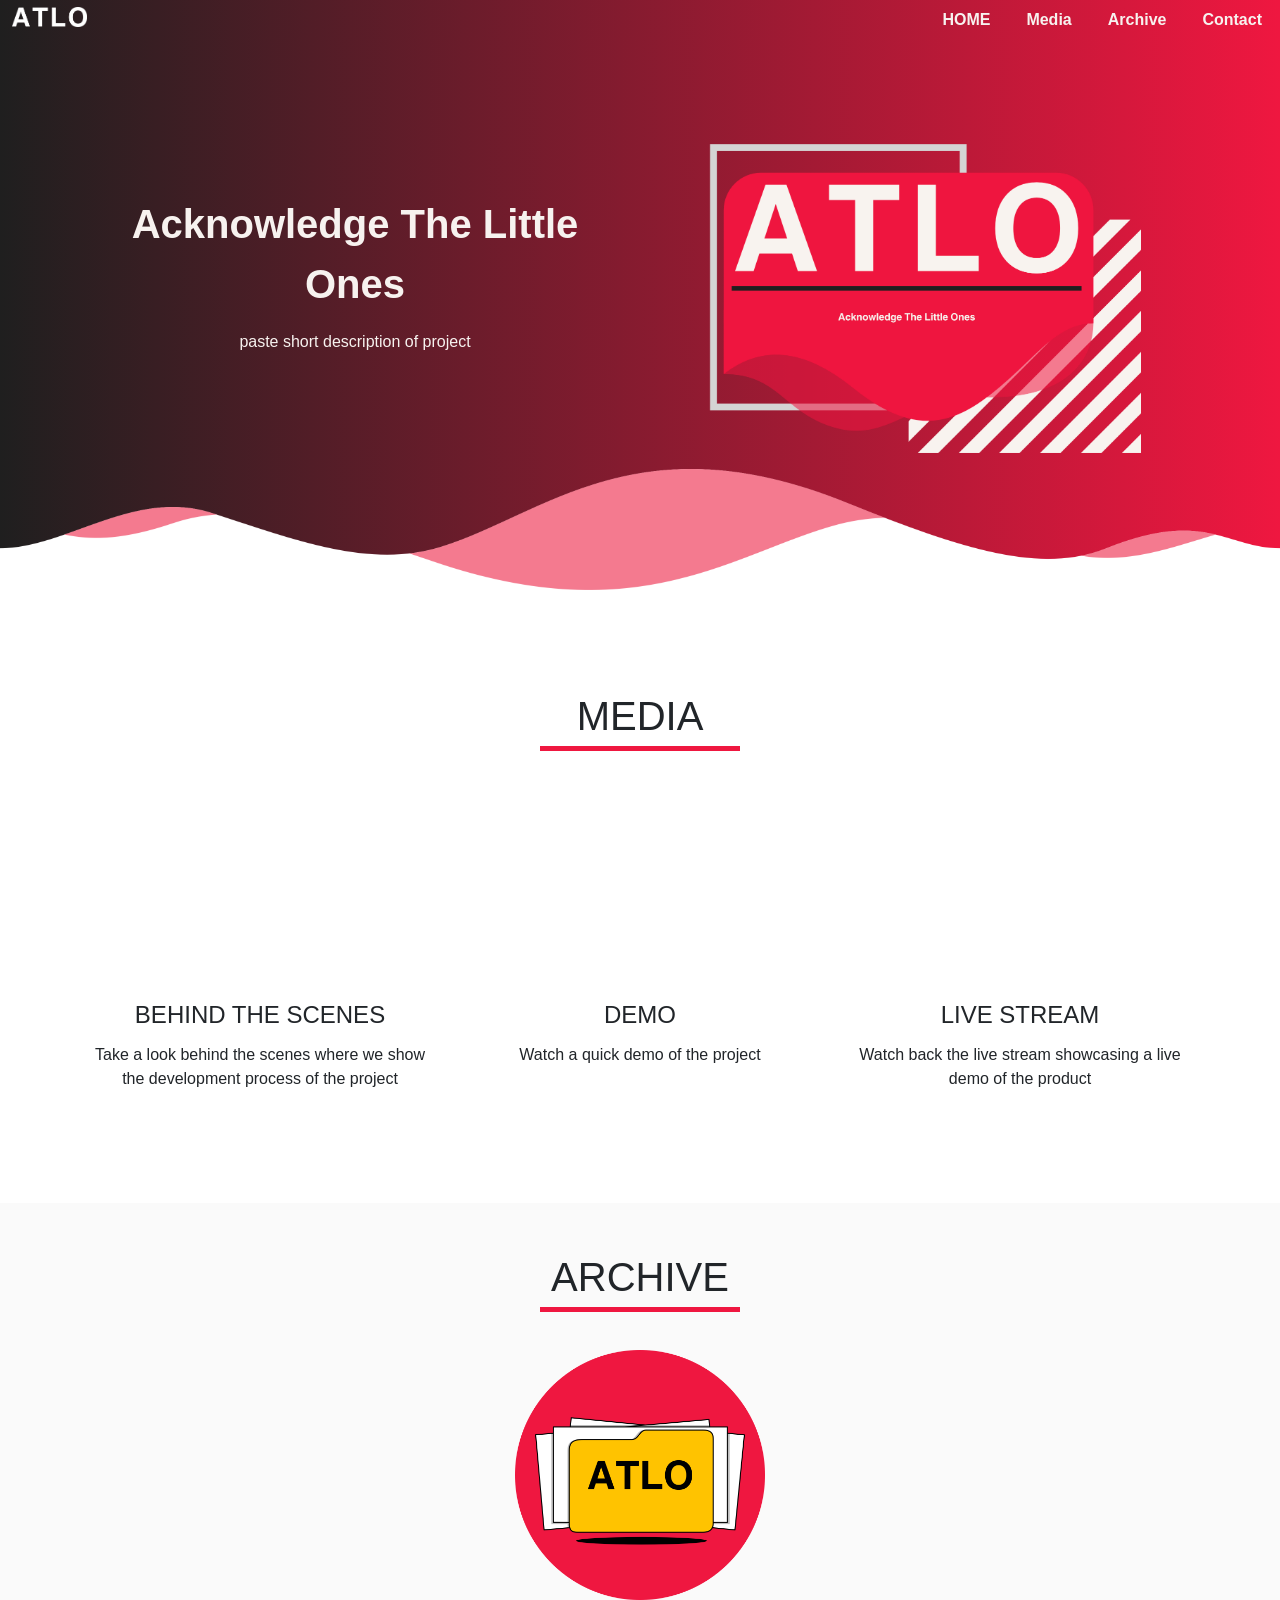
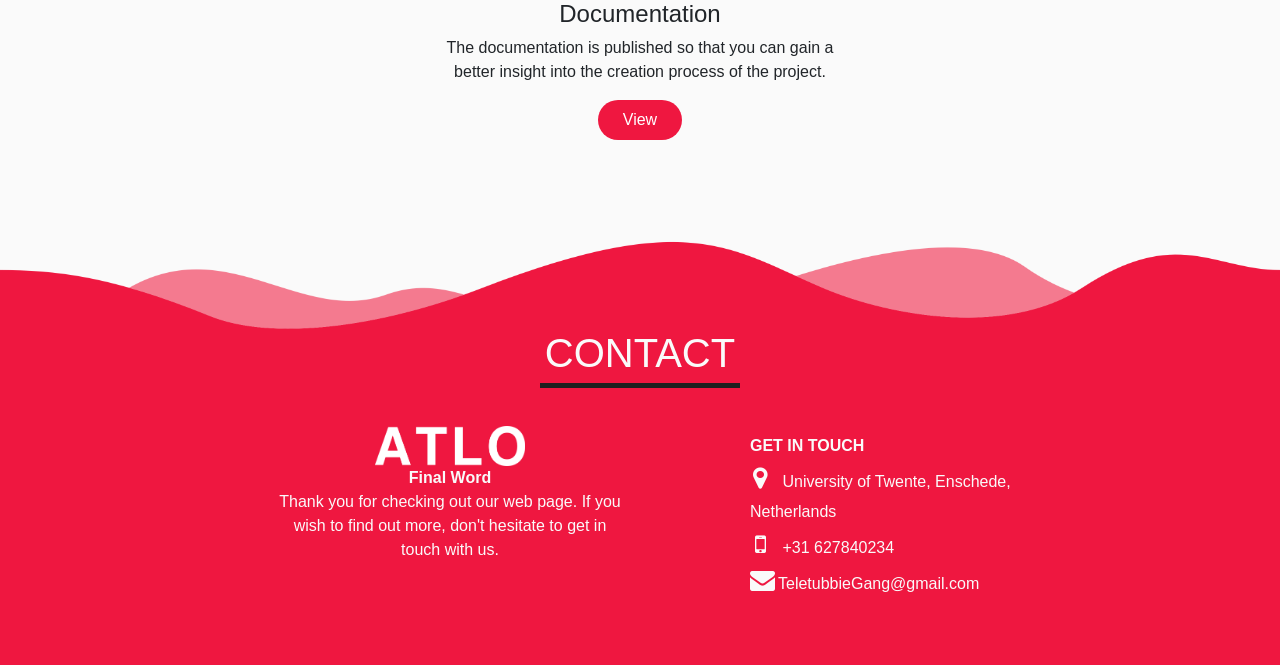
==== index.html @ 0deb7f6d "dir changes | Antoine Moghaddar" ====
<!DOCTYPE html>
<html lang="en">
<head>
    <title>ATLO Website Template</title>
    <link rel="stylesheet" href="style.css">
    <link rel="stylesheet" href="https://stackpath.bootstrapcdn.com/bootstrap/4.5.0/css/bootstrap.min.css">
    <script src="https://code.jquery.com/jquery-3.5.1.slim.min.js"></script>
    <script src="https://cdnjs.cloudflare.com/ajax/libs/popper.js/1.11.0/umd/popper.min.js"></script>
    <script src="https://stackpath.bootstrapcdn.com/bootstrap/4.5.0/js/bootstrap.min.js"></script>
    <link rel="stylesheet" href="https://stackpath.bootstrapcdn.com/font-awesome/4.7.0/css/font-awesome.min.css">
    <link rel="icon" href="img/favicon.ico" type="image/x-icon">
</head>
<body>
<!----NAVBAR---->
<section id="nav-bar">
    <nav class="navbar navbar-expand-md navbar-light fixed-top"> <!-- added fixed-top for navbar collapse-->
        <a class="navbar-brand" href="#"><img src="img/atlologo.png"></a>
        <button class="navbar-toggler navbar-toggle" type="button" data-toggle="collapse" data-target="#navbarNav"
                aria-controls="navbarNav" aria-expanded="false" aria-label="Toggle navigation">
            <i class="fa fa-bars"></i>
        </button>
        <div class="collapse navbar-collapse" id="navbarNav">
            <ul class="navbar-nav ml-auto">
                <li class="nav-item">
                    <a class="nav-link" href="#top">HOME<span class="sr-only">(current)</span></a>
                </li>
                <li class="nav-item">
                    <a class="nav-link" href="#external">Media</a>
                </li>
                <li class="nav-item">
                    <a class="nav-link" href="#documentation">Archive</a>
                </li>
                <li class="nav-item">
                    <a class="nav-link " href="#contact">Contact</a>
                </li>
            </ul>
        </div>
    </nav>
</section>

<!----BANNER SECTION/above wave---->
<section id="banner">
    <div class="container">
        <div class="row">
            <div class="col-md-6 text-center">
                <p class="project-title">Acknowledge The Little Ones</p>
                <p>paste short description of project</p>
            </div>
            <div class="col-md-6 text-center">
                <img src="img/WebLogoAtlo.png" class="img-fluid" style="width: 80%">
            </div>
        </div>
    </div>
    <img src="img/wave.png" class="bottom-img">
</section>

<!----EXTERNAL---->
<section id="external">
    <div class="container text-center">
        <h1 class="title">MEDIA</h1>
        <div class="row text-center">
            <div class="col-sm-4 external">
                <div class="embed-responsive embed-responsive-16by9">
                    <iframe class="embed-responsive-item" src="https://www.youtube.com/embed/I4Q3YDezqcM"
                            allow="encrypted-media"
                            allowfullscreen></iframe>
                </div>
                <h4>Behind the Scenes</h4>
                <p>Take a look behind the scenes where we show the development process of the project</p>
            </div>
            <div class="col-sm-4 external">
                <div class="embed-responsive embed-responsive-16by9">
                    <iframe class="embed-responsive-item" src="https://www.youtube.com/embed/ndsaoMFz9J4"
                            allow="encrypted-media" allowfullscreen></iframe>
                </div>
                <h4>demo</h4>
                <p>Watch a quick demo of the project</p>
            </div>
            <div class="col-sm-4 external">
                <div class="embed-responsive embed-responsive-16by9">
                    <iframe class="embed-responsive-item" src="https://www.youtube.com/embed/MujRLvZ61jE"
                            allow="encrypted-media" allowfullscreen></iframe>
                </div>
                <h4>Live stream</h4>
                <p>Watch back the live stream showcasing a live demo of the product</p>
            </div>
        </div>
    </div>
</section>

<!----DOCUMENTATION---->
<section id="documentation">
    <div class="container">
        <h1 class="title text-center">ARCHIVE</h1>
    </div>
    <div class="row text-center">
        <div class="col-sm-4 offset-sm-4">
            <img src="img/archivevector.png" class="img-fluid external-img" style="width: 250px">
            <h4>Documentation</h4>
            <p>The documentation is published so that you can gain a better insight into the creation
                process of the project.</p>
            <form action="https://drive.google.com/drive/folders/1wvAVVotw6IryyAbGYQ57cR4tKszpWwBM?usp=sharing"
                  method="get" target="_blank">
                <button type="submit" class="btn btn-primary">View</button>
            </form>
        </div>
    </div>
</section>

<!----CONTACT---->
<section id="contact">
    <img src="img/wavetop.png" class="bottom-img">
    <div class="container">
        <h1 class="contacttitle text-center"><span class="whitecontact">CONTACT</span></h1>
        <div class="row">
            <div class="col-sm-4 offset-sm-2 contact text-center">
                <img src="img/atlologo.png" class="img-fluid external-img" style="width: 150px">
                <p><b>Final Word</b></p>
                <p>Thank you for checking out our web page. If you wish to find out more, don't hesitate to get in touch
                    with us.</p>
            </div>
            <div class="col-sm-4 offset-sm-1 contact contactheight upshift">
                <img src="img/contactspacer.png" class="img-fluid external-img" style="width: 150px">
                <p><b>GET IN TOUCH</b></p>
                <p><i class="fa fa-map-marker" aria-hidden="true"></i>
                    University of Twente, Enschede, Netherlands</p>
                <p><i class="fa fa-mobile-phone" aria-hidden="true"></i>
                    +31 627840234</p>
                <p class="text-nowrap"><i class="fa fa-envelope" aria-hidden="true"></i>TeletubbieGang@gmail.com</p>
            </div>
        </div>
    </div>
</section>

<!----NAVBAR SMOOTH COLLAPSE---->
<script src="navbarcollapse.js"></script>
<script>
    $('.navbar-collapse a').click(function () {
        $(".navbar-collapse").collapse('hide');
    });
</script>

<!----SMOOTH SCROLL---->
<script src="smooth-scroll.js"></script>
<script>
    var scroll = new SmoothScroll('a[href*="#"]', {
        speed: 750, //ms to scroll 1000px.
        speedAsDuration: true
    });
</script>

</body>
</html>
---- style.css ----
@import url('https://fonts.googleapis.com/css?family=Poppins:400,500,700');

*
{
  margin: 0;
  padding: 0;
}

body{
  font-family: sans-serif;

}
#nav-bar
{
  position: sticky;
  top: 0;
  z-index: 10;
}

.navbar
{
  background-image: linear-gradient(to right, #1f1f1f, #ef1740);
  padding: 0 !important;
}

.navbar-brand img
{
  height: 20px;
  padding-left: 12px;
  margin-top: -10px;
}
.navbar a:hover
{
  background-color: #1f1f1f;
}

.navbar-nav li
{
  padding: 0 10px;
}
.navbar-nav li a
{
  color: #F7F2EF !important;
  font-weight: 600;
  float: right;
  text-align: left;
}
.fa-bars
{
  color: #F7F2EF;
  font-size: 20px !important;
}
.navbar-toggler:focus,
.navbar-toggler:active,
.navbar-toggler-icon:focus{
  outline: none;
  box-shadow: none;
}
.navbar-toggler
{
  border: none !important;
}

/*-----------------BANNER SECTION-------------------*/
#banner
{
  background-image: linear-gradient(to right, #1f1f1f, #ef1740);
  color: #F7F2EF;
  padding-top: 10%;
}

.project-title
{
  font-size: 40px;
  font-weight: 600;
  margin-top: 50px;
}
.bottom-img
{
  width: 100%;
}

/*-----------------MEDIA-------------------*/

#external
{
  padding: 80px 0;
}
.external-img
{
  margin-top: 20px;
}
.embed-responsive-16by9
{
  margin-top: 20px;
}
.external
{
  padding: 20px;
}
.external h4
{
  padding: 5px;
  margin-top: 10px;
  text-transform: uppercase;
}

/* line above titles, not necessary
.title::before
{
  content: '';
  background: #ef1740;
  height: 5px;
  width: 200px;
  margin-left: auto;
  margin-right: auto;
  display: block;
}
*/
.title::after
{
  content: '';
  background: #ef1740;
  height: 5px;
  width: 200px;
  margin-left: auto;
  margin-right: auto;
  display: block;
  transform: translateY(6px);
}
/*-----------------ARCHIVE-------------------*/

#documentation
{
  background: #FAFAFA;
  padding-bottom: 50px;
  padding-top: 50px;
}

#documentation .btn-primary
{
  box-shadow: none;
  padding: 8px 25px;
  border: none;
  border-radius: 20px;
  background-color: #ef1740;
}

/*-----------------CONTACT-------------------*/
#contact
{
  background: #ef1740;
  padding-bottom: 50px;
}

.whitecontact
{
  color: #FAFAFA !important;
}

.contact h4, .contact p
{
  color: #FAFAFA !important;
  margin: 0px;
}

.contacttitle::after
{
  content: '';
  background: #1f1f1f !important;
  height: 5px;
  width: 200px;
  margin-left: auto;
  margin-right: auto;
  display: block;
  transform: translateY(6px);
}

.contact
{
  padding: 20px;
}
.contactheight
{
  line-height: 30px;
}
.upshift
{
  margin-top: -35px;
}
.contact .fa
{
  margin-right: 8px;
  font-size: 25px;
  height: 20px;
  width: 20px;
  text-align: center;
  padding-top: 5px;
}

/*---Media Queries --*/
@media (max-width: 992px) {

  }
@media (max-width: 768px) {
  
}
@media (max-width: 576px) {
  
}


/*---Firefox Bug Fix --*/
.carousel-item {
  transition: -webkit-transform 0.5s ease;
  transition: transform 0.5s ease;
  transition: transform 0.5s ease, -webkit-transform 0.5s ease;
  -webkit-backface-visibility: visible;
  backface-visibility: visible;
}
/*--- Fixed Background Image example--*/
figure {
  position: relative;
  width: 100%;
  height: 60%;
  margin: 0!important;
}
.fixed-wrap {
  clip: rect(0, auto, auto, 0);
  position: absolute;
  top: 0;
  left: 0;
  width: 100%;
  height: 100%;
}
#fixed {
  background-image: url('img/background.png');
  position: fixed;
  display: block;
  top: 0;
  left: 0;
  width: 100%;
  height: 100%;
  background-size: cover;
  background-position: center center;
  -webkit-transform: translateZ(0);
          transform: translateZ(0);
  will-change: transform;
}
/*--- Bootstrap Padding Fix --*/
[class*="col-"] {
    padding: 1rem;
}





/*
Extra small (xs) devices (portrait phones, less than 576px)
No media query since this is the default in Bootstrap

Small (sm) devices (landscape phones, 576px and up)
@media (min-width: 576px) { ... }

Medium (md) devices (tablets, 768px and up)
@media (min-width: 768px) { ... }

Large (lg) devices (desktops, 992px and up)
@media (min-width: 992px) { ... }

Extra (xl) large devices (large desktops, 1200px and up)
@media (min-width: 1200px) { ... }
*/
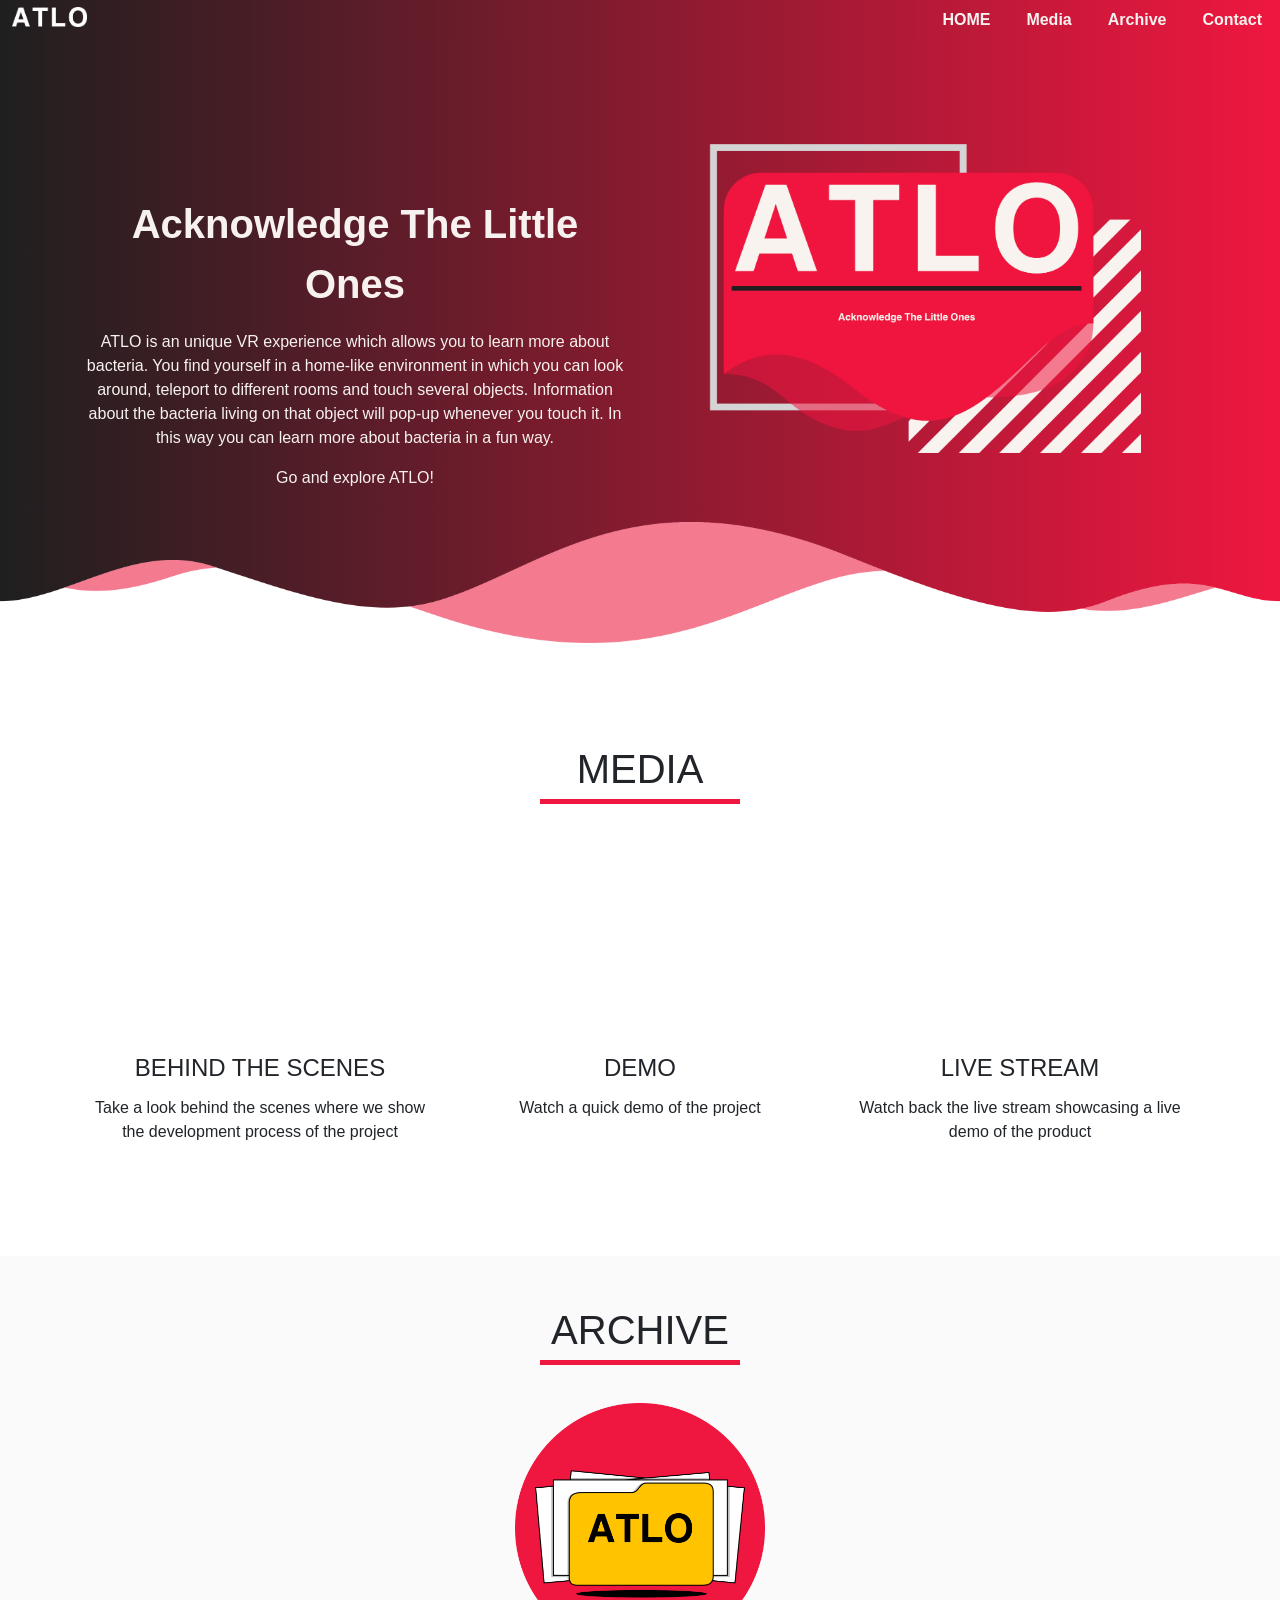
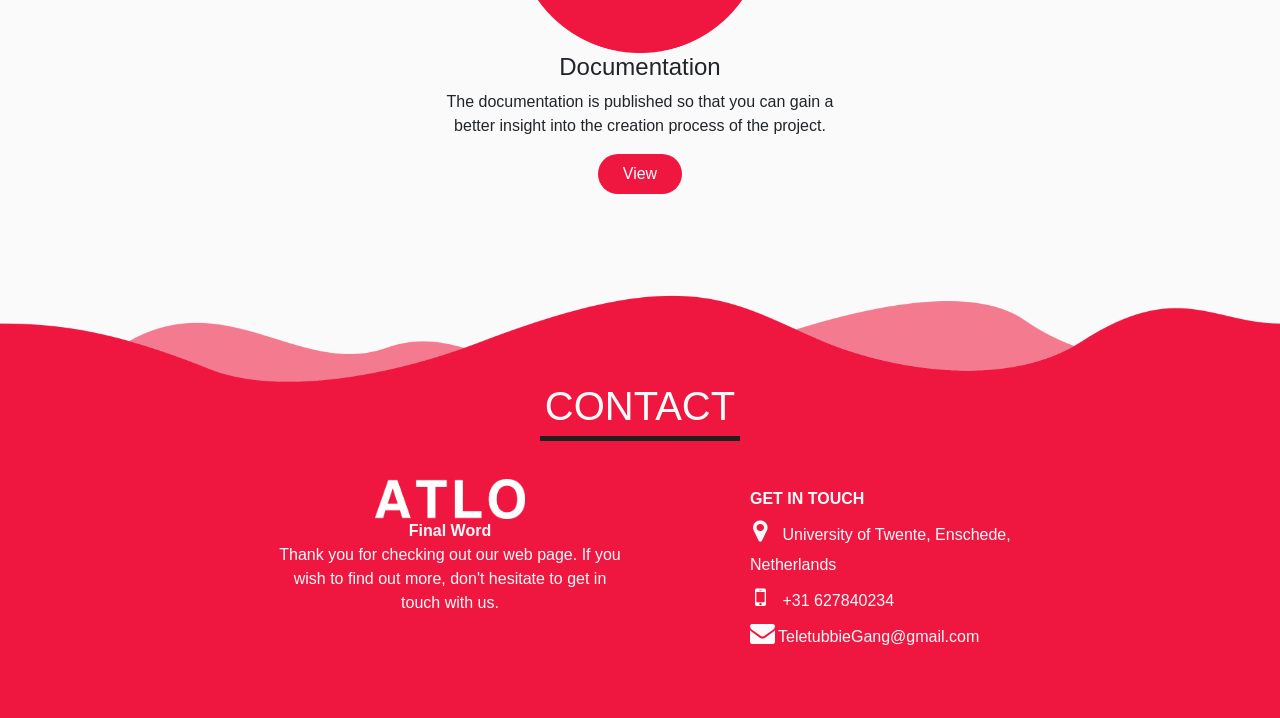
==== commit 49e206d6: "added short project explanation | cedric" ====
--- a/index.html
+++ b/index.html
@@ -1,6 +1,9 @@
 <!DOCTYPE html>
 <html lang="en">
 <head>
+    <meta name="viewport" content="width=device-width, initial-scale=1.0">
+    <meta charset="UTF-8">
+    
     <title>ATLO Website Template</title>
     <link rel="stylesheet" href="style.css">
     <link rel="stylesheet" href="https://stackpath.bootstrapcdn.com/bootstrap/4.5.0/css/bootstrap.min.css">
@@ -13,11 +16,16 @@
 <body>
 <!----NAVBAR---->
 <section id="nav-bar">
-    <nav class="navbar navbar-expand-md navbar-light fixed-top"> <!-- added fixed-top for navbar collapse-->
+    <!-- added fixed-top for navbar collapse-->
+    <nav class="navbar navbar-expand-md navbar-light fixed-top">
         <a class="navbar-brand" href="#"><img src="img/atlologo.png"></a>
-        <button class="navbar-toggler navbar-toggle" type="button" data-toggle="collapse" data-target="#navbarNav"
+
+        <button class="navbar-toggler navbar-toggle collapsed" type="button" data-toggle="collapse" data-target="#navbarNav"
                 aria-controls="navbarNav" aria-expanded="false" aria-label="Toggle navigation">
-            <i class="fa fa-bars"></i>
+            <!--<i class="fa fa-bars"></i>-->
+            <span class="icon-bar top-bar"></span>
+            <span class="icon-bar middle-bar"></span>
+            <span class="icon-bar bottom-bar"></span>
         </button>
         <div class="collapse navbar-collapse" id="navbarNav">
             <ul class="navbar-nav ml-auto">
@@ -44,7 +52,8 @@
         <div class="row">
             <div class="col-md-6 text-center">
                 <p class="project-title">Acknowledge The Little Ones</p>
-                <p>paste short description of project</p>
+                <p>ATLO is an unique VR experience which allows you to learn more about bacteria. You find yourself in a home-like environment in which you can look around, teleport to different rooms and touch several objects. Information about the bacteria living on that object will pop-up whenever you touch it. In this way you can learn more about bacteria in a fun way.</p> 
+                <p>Go and explore ATLO!</p>
             </div>
             <div class="col-md-6 text-center">
                 <img src="img/WebLogoAtlo.png" class="img-fluid" style="width: 80%">
@@ -150,4 +159,4 @@
 </script>
 
 </body>
-</html>+</html>
--- a/style.css
+++ b/style.css
@@ -6,9 +6,9 @@
   padding: 0;
 }
 
-body{
+html, body{
   font-family: sans-serif;
-
+  overflow-x:hidden
 }
 #nav-bar
 {
@@ -17,6 +17,53 @@
   z-index: 10;
 }
 
+.icon-bar:first-of-type
+{
+  margin-top: 0;
+}
+/*hamburger design*/
+.icon-bar {
+  width: 22px;
+  height: 3px;
+  background-color: #F7F2EF;
+  display: block;
+  transition: all 0.2s;
+  margin-top: 4px;
+}
+
+.navbar-toggler {
+  border: none;
+  background: transparent !important;
+}
+
+/*hamburger animation start*/
+.navbar-toggler .top-bar {
+  transform: translateY(2px) rotate(45deg);
+  transform-origin: 10% 10%;
+}
+
+.navbar-toggler .middle-bar {
+  opacity: 0;
+}
+
+.navbar-toggler .bottom-bar {
+  transform: rotate(-45deg);
+  transform-origin: 10% 90%;
+}
+
+.navbar-toggler.collapsed .top-bar {
+  transform: rotate(0);
+}
+
+.navbar-toggler.collapsed .middle-bar {
+  opacity: 1;
+}
+
+.navbar-toggler.collapsed .bottom-bar {
+  transform: rotate(0);
+}
+/*hamburger animation end*/
+
 .navbar
 {
   background-image: linear-gradient(to right, #1f1f1f, #ef1740);
@@ -29,6 +76,7 @@
   padding-left: 12px;
   margin-top: -10px;
 }
+
 .navbar a:hover
 {
   background-color: #1f1f1f;
@@ -45,11 +93,13 @@
   float: right;
   text-align: left;
 }
+/*
 .fa-bars
 {
   color: #F7F2EF;
   font-size: 20px !important;
 }
+*/
 .navbar-toggler:focus,
 .navbar-toggler:active,
 .navbar-toggler-icon:focus{
@@ -201,12 +251,12 @@
 /*---Media Queries --*/
 @media (max-width: 992px) {
 
-  }
+}
 @media (max-width: 768px) {
-  
+
 }
 @media (max-width: 576px) {
-  
+
 }
 
 
@@ -244,12 +294,12 @@
   background-size: cover;
   background-position: center center;
   -webkit-transform: translateZ(0);
-          transform: translateZ(0);
+  transform: translateZ(0);
   will-change: transform;
 }
 /*--- Bootstrap Padding Fix --*/
 [class*="col-"] {
-    padding: 1rem;
+  padding: 1rem;
 }
 
 
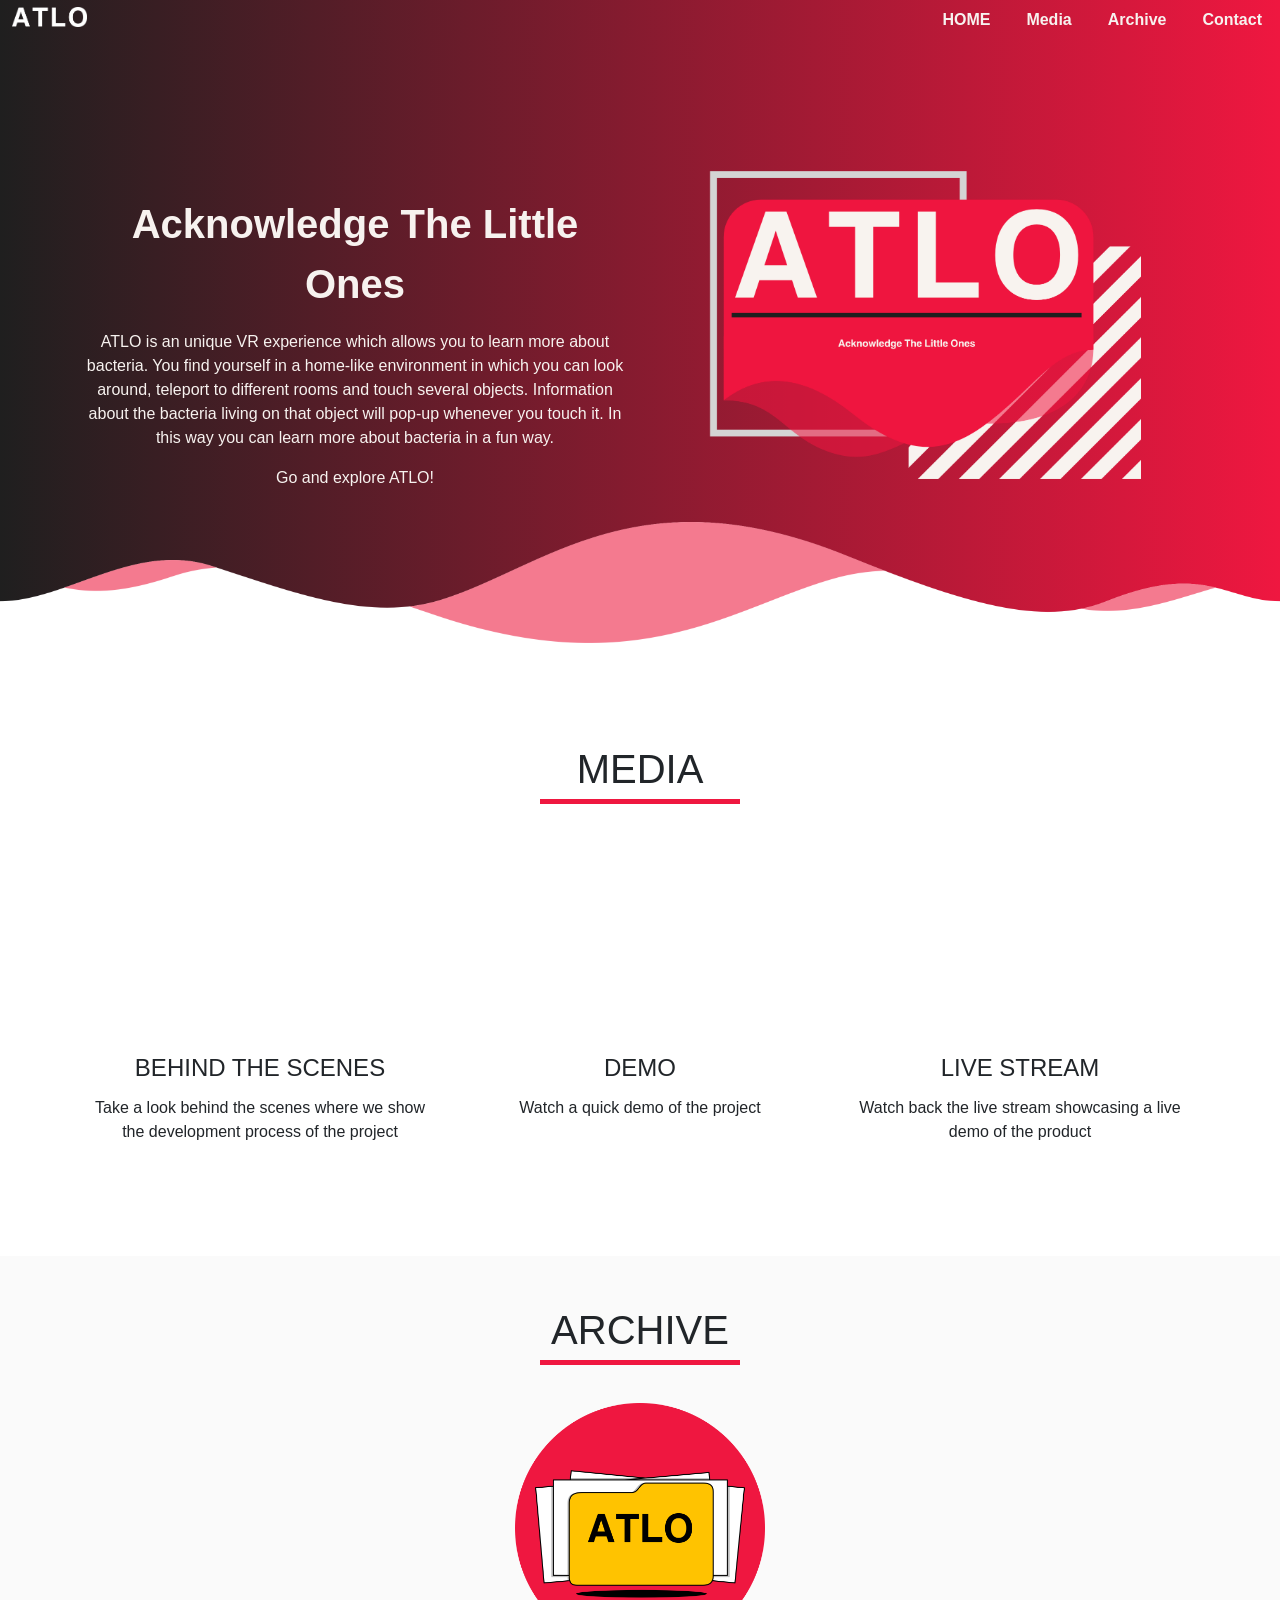
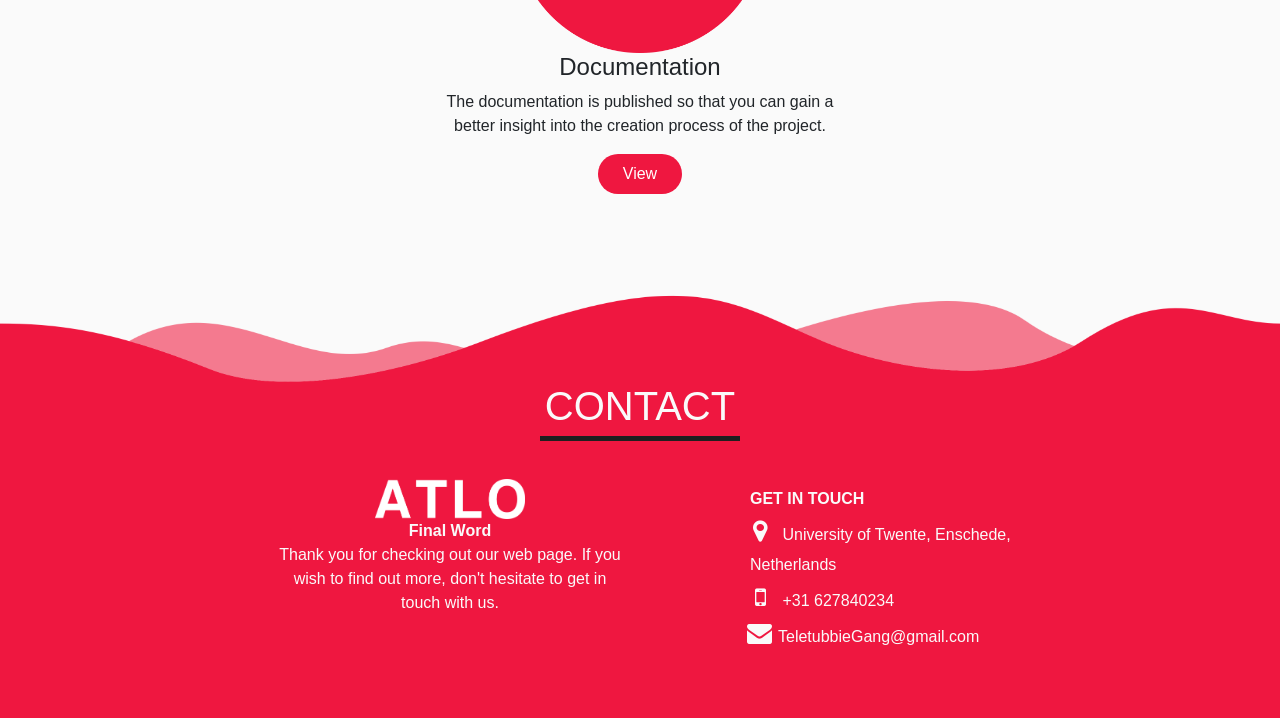
==== commit a68d7283: "replaced entire HTML code | Cedric replaced html with latest 2 video version" ====
--- a/index.html
+++ b/index.html
@@ -3,7 +3,7 @@
 <head>
     <meta name="viewport" content="width=device-width, initial-scale=1.0">
     <meta charset="UTF-8">
-    
+
     <title>ATLO Website Template</title>
     <link rel="stylesheet" href="style.css">
     <link rel="stylesheet" href="https://stackpath.bootstrapcdn.com/bootstrap/4.5.0/css/bootstrap.min.css">
@@ -20,7 +20,8 @@
     <nav class="navbar navbar-expand-md navbar-light fixed-top">
         <a class="navbar-brand" href="#"><img src="img/atlologo.png"></a>
 
-        <button class="navbar-toggler navbar-toggle collapsed" type="button" data-toggle="collapse" data-target="#navbarNav"
+        <button class="navbar-toggler navbar-toggle collapsed" type="button" data-toggle="collapse"
+                data-target="#navbarNav"
                 aria-controls="navbarNav" aria-expanded="false" aria-label="Toggle navigation">
             <!--<i class="fa fa-bars"></i>-->
             <span class="icon-bar top-bar"></span>
@@ -49,10 +50,13 @@
 <!----BANNER SECTION/above wave---->
 <section id="banner">
     <div class="container">
-        <div class="row">
+        <div class="row d-flex flex-wrap align-items-center"> <!--additional class elements to vertically center logo-->
             <div class="col-md-6 text-center">
                 <p class="project-title">Acknowledge The Little Ones</p>
-                <p>ATLO is an unique VR experience which allows you to learn more about bacteria. You find yourself in a home-like environment in which you can look around, teleport to different rooms and touch several objects. Information about the bacteria living on that object will pop-up whenever you touch it. In this way you can learn more about bacteria in a fun way.</p> 
+                <p>ATLO is an unique VR experience which allows you to learn more about bacteria. You find yourself in a
+                    home-like environment in which you can look around, teleport to different rooms and touch several
+                    objects. Information about the bacteria living on that object will pop-up whenever you touch it. In
+                    this way you can learn more about bacteria in a fun way.</p>
                 <p>Go and explore ATLO!</p>
             </div>
             <div class="col-md-6 text-center">
@@ -135,7 +139,8 @@
                     University of Twente, Enschede, Netherlands</p>
                 <p><i class="fa fa-mobile-phone" aria-hidden="true"></i>
                     +31 627840234</p>
-                <p class="text-nowrap"><i class="fa fa-envelope" aria-hidden="true"></i>TeletubbieGang@gmail.com</p>
+                <p class="text-nowrap"><i class="fa fa-envelope e-edit" aria-hidden="true"></i>TeletubbieGang@gmail.com
+                </p>
             </div>
         </div>
     </div>
--- a/style.css
+++ b/style.css
@@ -1,98 +1,95 @@
 @import url('https://fonts.googleapis.com/css?family=Poppins:400,500,700');
 
-*
-{
-  margin: 0;
-  padding: 0;
-}
-
-html, body{
-  font-family: sans-serif;
-  overflow-x:hidden
-}
-#nav-bar
-{
-  position: sticky;
-  top: 0;
-  z-index: 10;
-}
-
-.icon-bar:first-of-type
-{
-  margin-top: 0;
-}
+* {
+    margin: 0;
+    padding: 0;
+}
+
+html, body {
+    font-family: sans-serif;
+    overflow-x: hidden
+}
+
+#nav-bar {
+    position: sticky;
+    top: 0;
+    z-index: 10;
+}
+
+.icon-bar:first-of-type {
+    margin-top: 0;
+}
+
 /*hamburger design*/
 .icon-bar {
-  width: 22px;
-  height: 3px;
-  background-color: #F7F2EF;
-  display: block;
-  transition: all 0.2s;
-  margin-top: 4px;
+    width: 22px;
+    height: 3px;
+    background-color: #F7F2EF;
+    display: block;
+    transition: all 0.2s;
+    margin-top: 4px;
 }
 
 .navbar-toggler {
-  border: none;
-  background: transparent !important;
+    border: none;
+    background: transparent !important;
 }
 
 /*hamburger animation start*/
 .navbar-toggler .top-bar {
-  transform: translateY(2px) rotate(45deg);
-  transform-origin: 10% 10%;
+    transform: translateY(2px) rotate(45deg);
+    transform-origin: 10% 10%;
 }
 
 .navbar-toggler .middle-bar {
-  opacity: 0;
+    opacity: 0;
 }
 
 .navbar-toggler .bottom-bar {
-  transform: rotate(-45deg);
-  transform-origin: 10% 90%;
+    transform: rotate(-45deg);
+    transform-origin: 10% 90%;
 }
 
 .navbar-toggler.collapsed .top-bar {
-  transform: rotate(0);
+    transform: rotate(0);
 }
 
 .navbar-toggler.collapsed .middle-bar {
-  opacity: 1;
+    opacity: 1;
 }
 
 .navbar-toggler.collapsed .bottom-bar {
-  transform: rotate(0);
-}
+    transform: rotate(0);
+}
+
 /*hamburger animation end*/
 
-.navbar
-{
-  background-image: linear-gradient(to right, #1f1f1f, #ef1740);
-  padding: 0 !important;
-}
-
-.navbar-brand img
-{
-  height: 20px;
-  padding-left: 12px;
-  margin-top: -10px;
-}
-
-.navbar a:hover
-{
-  background-color: #1f1f1f;
-}
-
-.navbar-nav li
-{
-  padding: 0 10px;
-}
-.navbar-nav li a
-{
-  color: #F7F2EF !important;
-  font-weight: 600;
-  float: right;
-  text-align: left;
-}
+.navbar {
+    background-image: linear-gradient(to right, #1f1f1f, #ef1740);
+    padding: 0 !important;
+}
+
+.navbar-brand img {
+    height: 20px;
+    padding-left: 12px;
+    margin-top: -10px;
+}
+
+.navbar a:hover {
+    background-color: #1f1f1f;
+}
+
+.navbar-nav li {
+    padding: 0 10px;
+}
+
+.navbar-nav li a {
+    color: #F7F2EF !important;
+    font-weight: 600;
+    float: right;
+    text-align: left;
+}
+
 /*
 .fa-bars
 {
@@ -102,57 +99,54 @@
 */
 .navbar-toggler:focus,
 .navbar-toggler:active,
-.navbar-toggler-icon:focus{
-  outline: none;
-  box-shadow: none;
-}
-.navbar-toggler
-{
-  border: none !important;
+.navbar-toggler-icon:focus {
+    outline: none;
+    box-shadow: none;
+}
+
+.navbar-toggler {
+    border: none !important;
 }
 
 /*-----------------BANNER SECTION-------------------*/
-#banner
-{
-  background-image: linear-gradient(to right, #1f1f1f, #ef1740);
-  color: #F7F2EF;
-  padding-top: 10%;
-}
-
-.project-title
-{
-  font-size: 40px;
-  font-weight: 600;
-  margin-top: 50px;
-}
-.bottom-img
-{
-  width: 100%;
+#banner {
+    background-image: linear-gradient(to right, #1f1f1f, #ef1740);
+    color: #F7F2EF;
+    padding-top: 10%;
+}
+
+.project-title {
+    font-size: 40px;
+    font-weight: 600;
+    margin-top: 50px;
+}
+
+.bottom-img {
+    width: 100%;
 }
 
 /*-----------------MEDIA-------------------*/
 
-#external
-{
-  padding: 80px 0;
-}
-.external-img
-{
-  margin-top: 20px;
-}
-.embed-responsive-16by9
-{
-  margin-top: 20px;
-}
-.external
-{
-  padding: 20px;
-}
-.external h4
-{
-  padding: 5px;
-  margin-top: 10px;
-  text-transform: uppercase;
+#external {
+    padding: 80px 0;
+}
+
+.external-img {
+    margin-top: 20px;
+}
+
+.embed-responsive-16by9 {
+    margin-top: 20px;
+}
+
+.external {
+    padding: 20px;
+}
+
+.external h4 {
+    padding: 5px;
+    margin-top: 10px;
+    text-transform: uppercase;
 }
 
 /* line above titles, not necessary
@@ -167,94 +161,93 @@
   display: block;
 }
 */
-.title::after
-{
-  content: '';
-  background: #ef1740;
-  height: 5px;
-  width: 200px;
-  margin-left: auto;
-  margin-right: auto;
-  display: block;
-  transform: translateY(6px);
-}
+.title::after {
+    content: '';
+    background: #ef1740;
+    height: 5px;
+    width: 200px;
+    margin-left: auto;
+    margin-right: auto;
+    display: block;
+    transform: translateY(6px);
+}
+
 /*-----------------ARCHIVE-------------------*/
 
-#documentation
-{
-  background: #FAFAFA;
-  padding-bottom: 50px;
-  padding-top: 50px;
-}
-
-#documentation .btn-primary
-{
-  box-shadow: none;
-  padding: 8px 25px;
-  border: none;
-  border-radius: 20px;
-  background-color: #ef1740;
+#documentation {
+    background: #FAFAFA;
+    padding-bottom: 50px;
+    padding-top: 50px;
+}
+
+#documentation .btn-primary {
+    box-shadow: none;
+    padding: 8px 25px;
+    border: none;
+    border-radius: 20px;
+    background-color: #ef1740;
 }
 
 /*-----------------CONTACT-------------------*/
-#contact
-{
-  background: #ef1740;
-  padding-bottom: 50px;
-}
-
-.whitecontact
-{
-  color: #FAFAFA !important;
-}
-
-.contact h4, .contact p
-{
-  color: #FAFAFA !important;
-  margin: 0px;
-}
-
-.contacttitle::after
-{
-  content: '';
-  background: #1f1f1f !important;
-  height: 5px;
-  width: 200px;
-  margin-left: auto;
-  margin-right: auto;
-  display: block;
-  transform: translateY(6px);
-}
-
-.contact
-{
-  padding: 20px;
-}
-.contactheight
-{
-  line-height: 30px;
-}
-.upshift
-{
-  margin-top: -35px;
-}
-.contact .fa
-{
-  margin-right: 8px;
-  font-size: 25px;
-  height: 20px;
-  width: 20px;
-  text-align: center;
-  padding-top: 5px;
+#contact {
+    background: #ef1740;
+    padding-bottom: 50px;
+}
+
+.whitecontact {
+    color: #FAFAFA !important;
+}
+
+.contact h4, .contact p {
+    color: #FAFAFA !important;
+    margin: 0px;
+}
+
+.contacttitle::after {
+    content: '';
+    background: #1f1f1f !important;
+    height: 5px;
+    width: 200px;
+    margin-left: auto;
+    margin-right: auto;
+    display: block;
+    transform: translateY(6px);
+}
+
+.contact {
+    padding: 20px;
+}
+
+.contactheight {
+    line-height: 30px;
+}
+
+.upshift {
+    margin-top: -35px;
+}
+
+.e-edit {
+    transform: translateX(-3px);
+}
+
+.contact .fa {
+    margin-right: 8px;
+    font-size: 25px;
+    height: 20px;
+    width: 20px;
+    text-align: center;
+    padding-top: 5px;
 }
 
 /*---Media Queries --*/
 @media (max-width: 992px) {
 
 }
+
 @media (max-width: 768px) {
 
 }
+
 @media (max-width: 576px) {
 
 }
@@ -262,71 +255,60 @@
 
 /*---Firefox Bug Fix --*/
 .carousel-item {
-  transition: -webkit-transform 0.5s ease;
-  transition: transform 0.5s ease;
-  transition: transform 0.5s ease, -webkit-transform 0.5s ease;
-  -webkit-backface-visibility: visible;
-  backface-visibility: visible;
-}
+    transition: -webkit-transform 0.5s ease;
+    transition: transform 0.5s ease;
+    transition: transform 0.5s ease, -webkit-transform 0.5s ease;
+    -webkit-backface-visibility: visible;
+    backface-visibility: visible;
+}
+
 /*--- Fixed Background Image example--*/
 figure {
-  position: relative;
-  width: 100%;
-  height: 60%;
-  margin: 0!important;
-}
+    position: relative;
+    width: 100%;
+    height: 60%;
+    margin: 0 !important;
+}
+
 .fixed-wrap {
-  clip: rect(0, auto, auto, 0);
-  position: absolute;
-  top: 0;
-  left: 0;
-  width: 100%;
-  height: 100%;
-}
+    clip: rect(0, auto, auto, 0);
+    position: absolute;
+    top: 0;
+    left: 0;
+    width: 100%;
+    height: 100%;
+}
+
 #fixed {
-  background-image: url('img/background.png');
-  position: fixed;
-  display: block;
-  top: 0;
-  left: 0;
-  width: 100%;
-  height: 100%;
-  background-size: cover;
-  background-position: center center;
-  -webkit-transform: translateZ(0);
-  transform: translateZ(0);
-  will-change: transform;
-}
+    background-image: url('img/background.png');
+    position: fixed;
+    display: block;
+    top: 0;
+    left: 0;
+    width: 100%;
+    height: 100%;
+    background-size: cover;
+    background-position: center center;
+    -webkit-transform: translateZ(0);
+    transform: translateZ(0);
+    will-change: transform;
+}
+
 /*--- Bootstrap Padding Fix --*/
 [class*="col-"] {
-  padding: 1rem;
-}
-
-
-
+    padding: 1rem;
+}
 
 
 /*
 Extra small (xs) devices (portrait phones, less than 576px)
 No media query since this is the default in Bootstrap
-
 Small (sm) devices (landscape phones, 576px and up)
 @media (min-width: 576px) { ... }
-
 Medium (md) devices (tablets, 768px and up)
 @media (min-width: 768px) { ... }
-
 Large (lg) devices (desktops, 992px and up)
 @media (min-width: 992px) { ... }
-
 Extra (xl) large devices (large desktops, 1200px and up)
 @media (min-width: 1200px) { ... }
 */
-
-
-
-
-
-
-
-
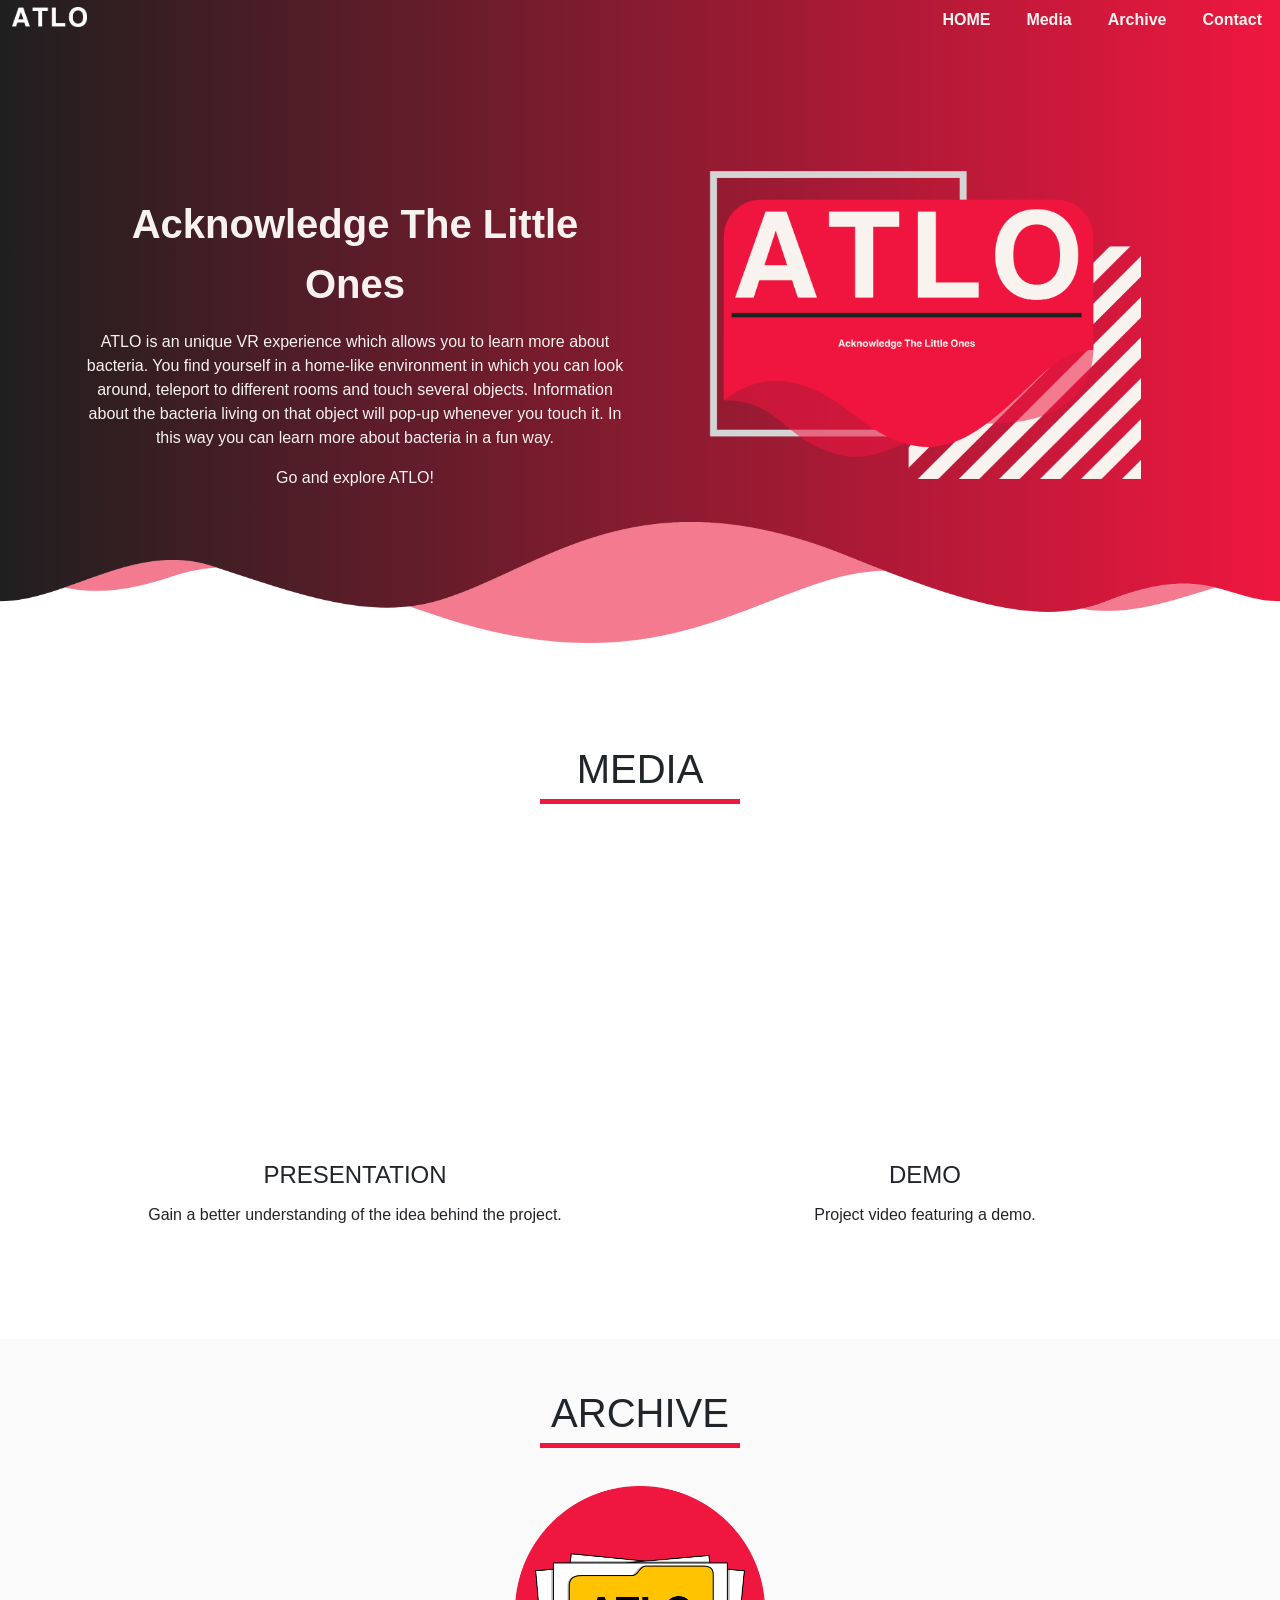
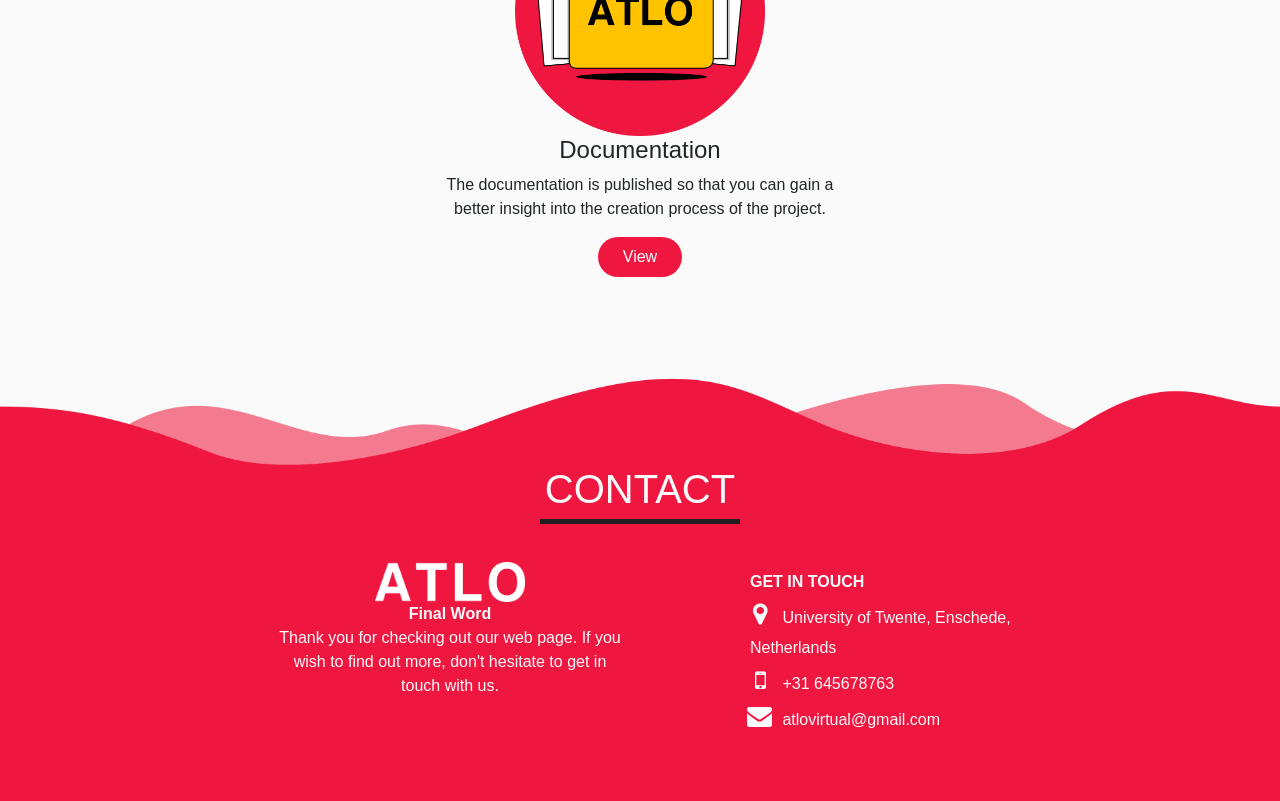
==== commit ac084ca7: "Latest changes | Antoine Moghaddar" ====
--- a/index.html
+++ b/index.html
@@ -71,31 +71,33 @@
 <section id="external">
     <div class="container text-center">
         <h1 class="title">MEDIA</h1>
-        <div class="row text-center">
-            <div class="col-sm-4 external">
+        <div class="row">
+            <div class="col-md external">
                 <div class="embed-responsive embed-responsive-16by9">
-                    <iframe class="embed-responsive-item" src="https://www.youtube.com/embed/I4Q3YDezqcM"
+                    <iframe class="embed-responsive-item" src="https://www.youtube.com/embed/I0aqldxQi64?rel=0"
                             allow="encrypted-media"
-                            allowfullscreen></iframe>
+                            allowfullscreen>
+                    </iframe>
                 </div>
-                <h4>Behind the Scenes</h4>
-                <p>Take a look behind the scenes where we show the development process of the project</p>
+                <h4>presentation</h4>
+                <p>Gain a better understanding of the idea behind the project.</p>
             </div>
-            <div class="col-sm-4 external">
+            <div class="col-md external">
+                <!-- VIMEO EXAMPLE
+                <div style="padding:56.25% 0 38px 0;position:relative;height: 0;overflow: hidden">
+                    <iframe src="https://player.vimeo.com/video/429714457?title=0&byline=0&portrait=0"
+                            style="display: block;position:absolute;top:0;left:0;width:100%;height:100%;margin: 0"
+                            frameborder="0" allow="autoplay; fullscreen" allowfullscreen>
+                    </iframe>
+                </div>
+                <script src="https://player.vimeo.com/api/player.js"></script>
+                -->
                 <div class="embed-responsive embed-responsive-16by9">
-                    <iframe class="embed-responsive-item" src="https://www.youtube.com/embed/ndsaoMFz9J4"
+                    <iframe class="embed-responsive-item" src="https://www.youtube.com/embed/NKgNr10uXGg?rel=0"
                             allow="encrypted-media" allowfullscreen></iframe>
                 </div>
                 <h4>demo</h4>
-                <p>Watch a quick demo of the project</p>
-            </div>
-            <div class="col-sm-4 external">
-                <div class="embed-responsive embed-responsive-16by9">
-                    <iframe class="embed-responsive-item" src="https://www.youtube.com/embed/MujRLvZ61jE"
-                            allow="encrypted-media" allowfullscreen></iframe>
-                </div>
-                <h4>Live stream</h4>
-                <p>Watch back the live stream showcasing a live demo of the product</p>
+                <p>Project video featuring a demo.</p>
             </div>
         </div>
     </div>
@@ -126,21 +128,21 @@
     <div class="container">
         <h1 class="contacttitle text-center"><span class="whitecontact">CONTACT</span></h1>
         <div class="row">
-            <div class="col-sm-4 offset-sm-2 contact text-center">
+            <div class="col-md-4 offset-md-2 contact text-center">
                 <img src="img/atlologo.png" class="img-fluid external-img" style="width: 150px">
                 <p><b>Final Word</b></p>
                 <p>Thank you for checking out our web page. If you wish to find out more, don't hesitate to get in touch
                     with us.</p>
             </div>
-            <div class="col-sm-4 offset-sm-1 contact contactheight upshift">
+            <div class="col-md-4 offset-md-1 contact contactheight upshift">
                 <img src="img/contactspacer.png" class="img-fluid external-img" style="width: 150px">
                 <p><b>GET IN TOUCH</b></p>
                 <p><i class="fa fa-map-marker" aria-hidden="true"></i>
                     University of Twente, Enschede, Netherlands</p>
                 <p><i class="fa fa-mobile-phone" aria-hidden="true"></i>
-                    +31 627840234</p>
-                <p class="text-nowrap"><i class="fa fa-envelope e-edit" aria-hidden="true"></i>TeletubbieGang@gmail.com
-                </p>
+                    +31 645678763</p>
+                <p class="text-nowrap"><i class="fa fa-envelope e-edit" aria-hidden="true"></i>
+                    atlovirtual@gmail.com</p>
             </div>
         </div>
     </div>
--- a/style.css
+++ b/style.css
@@ -1,25 +1,26 @@
 @import url('https://fonts.googleapis.com/css?family=Poppins:400,500,700');
 
-* {
+*
+{
     margin: 0;
     padding: 0;
 }
 
-html, body {
+html, body{
     font-family: sans-serif;
-    overflow-x: hidden
-}
-
-#nav-bar {
+    overflow-x:hidden
+}
+#nav-bar
+{
     position: sticky;
     top: 0;
     z-index: 10;
 }
 
-.icon-bar:first-of-type {
+.icon-bar:first-of-type
+{
     margin-top: 0;
 }
-
 /*hamburger design*/
 .icon-bar {
     width: 22px;
@@ -61,35 +62,37 @@
 .navbar-toggler.collapsed .bottom-bar {
     transform: rotate(0);
 }
-
 /*hamburger animation end*/
 
-.navbar {
+.navbar
+{
     background-image: linear-gradient(to right, #1f1f1f, #ef1740);
     padding: 0 !important;
 }
 
-.navbar-brand img {
+.navbar-brand img
+{
     height: 20px;
     padding-left: 12px;
     margin-top: -10px;
 }
 
-.navbar a:hover {
+.navbar a:hover
+{
     background-color: #1f1f1f;
 }
 
-.navbar-nav li {
+.navbar-nav li
+{
     padding: 0 10px;
 }
-
-.navbar-nav li a {
+.navbar-nav li a
+{
     color: #F7F2EF !important;
     font-weight: 600;
     float: right;
     text-align: left;
 }
-
 /*
 .fa-bars
 {
@@ -99,51 +102,54 @@
 */
 .navbar-toggler:focus,
 .navbar-toggler:active,
-.navbar-toggler-icon:focus {
+.navbar-toggler-icon:focus{
     outline: none;
     box-shadow: none;
 }
-
-.navbar-toggler {
+.navbar-toggler
+{
     border: none !important;
 }
 
 /*-----------------BANNER SECTION-------------------*/
-#banner {
+#banner
+{
     background-image: linear-gradient(to right, #1f1f1f, #ef1740);
     color: #F7F2EF;
     padding-top: 10%;
 }
 
-.project-title {
+.project-title
+{
     font-size: 40px;
     font-weight: 600;
     margin-top: 50px;
 }
-
-.bottom-img {
+.bottom-img
+{
     width: 100%;
 }
 
 /*-----------------MEDIA-------------------*/
 
-#external {
+#external
+{
     padding: 80px 0;
 }
-
-.external-img {
+.external-img
+{
     margin-top: 20px;
 }
-
-.embed-responsive-16by9 {
+.embed-responsive-16by9
+{
     margin-top: 20px;
 }
-
-.external {
+.external
+{
     padding: 20px;
 }
-
-.external h4 {
+.external h4
+{
     padding: 5px;
     margin-top: 10px;
     text-transform: uppercase;
@@ -161,7 +167,8 @@
   display: block;
 }
 */
-.title::after {
+.title::after
+{
     content: '';
     background: #ef1740;
     height: 5px;
@@ -171,16 +178,17 @@
     display: block;
     transform: translateY(6px);
 }
-
 /*-----------------ARCHIVE-------------------*/
 
-#documentation {
+#documentation
+{
     background: #FAFAFA;
     padding-bottom: 50px;
     padding-top: 50px;
 }
 
-#documentation .btn-primary {
+#documentation .btn-primary
+{
     box-shadow: none;
     padding: 8px 25px;
     border: none;
@@ -189,21 +197,25 @@
 }
 
 /*-----------------CONTACT-------------------*/
-#contact {
+#contact
+{
     background: #ef1740;
     padding-bottom: 50px;
 }
 
-.whitecontact {
+.whitecontact
+{
     color: #FAFAFA !important;
 }
 
-.contact h4, .contact p {
+.contact h4, .contact p
+{
     color: #FAFAFA !important;
     margin: 0px;
 }
 
-.contacttitle::after {
+.contacttitle::after
+{
     content: '';
     background: #1f1f1f !important;
     height: 5px;
@@ -214,23 +226,24 @@
     transform: translateY(6px);
 }
 
-.contact {
+.contact
+{
     padding: 20px;
 }
-
-.contactheight {
+.contactheight
+{
     line-height: 30px;
 }
-
-.upshift {
+.upshift
+{
     margin-top: -35px;
 }
-
-.e-edit {
+.e-edit
+{
     transform: translateX(-3px);
 }
-
-.contact .fa {
+.contact .fa
+{
     margin-right: 8px;
     font-size: 25px;
     height: 20px;
@@ -238,16 +251,13 @@
     text-align: center;
     padding-top: 5px;
 }
-
 /*---Media Queries --*/
 @media (max-width: 992px) {
 
 }
-
 @media (max-width: 768px) {
 
 }
-
 @media (max-width: 576px) {
 
 }
@@ -261,15 +271,13 @@
     -webkit-backface-visibility: visible;
     backface-visibility: visible;
 }
-
 /*--- Fixed Background Image example--*/
 figure {
     position: relative;
     width: 100%;
     height: 60%;
-    margin: 0 !important;
-}
-
+    margin: 0!important;
+}
 .fixed-wrap {
     clip: rect(0, auto, auto, 0);
     position: absolute;
@@ -278,7 +286,6 @@
     width: 100%;
     height: 100%;
 }
-
 #fixed {
     background-image: url('img/background.png');
     position: fixed;
@@ -293,11 +300,13 @@
     transform: translateZ(0);
     will-change: transform;
 }
-
 /*--- Bootstrap Padding Fix --*/
 [class*="col-"] {
     padding: 1rem;
 }
+
+
+
 
 
 /*
